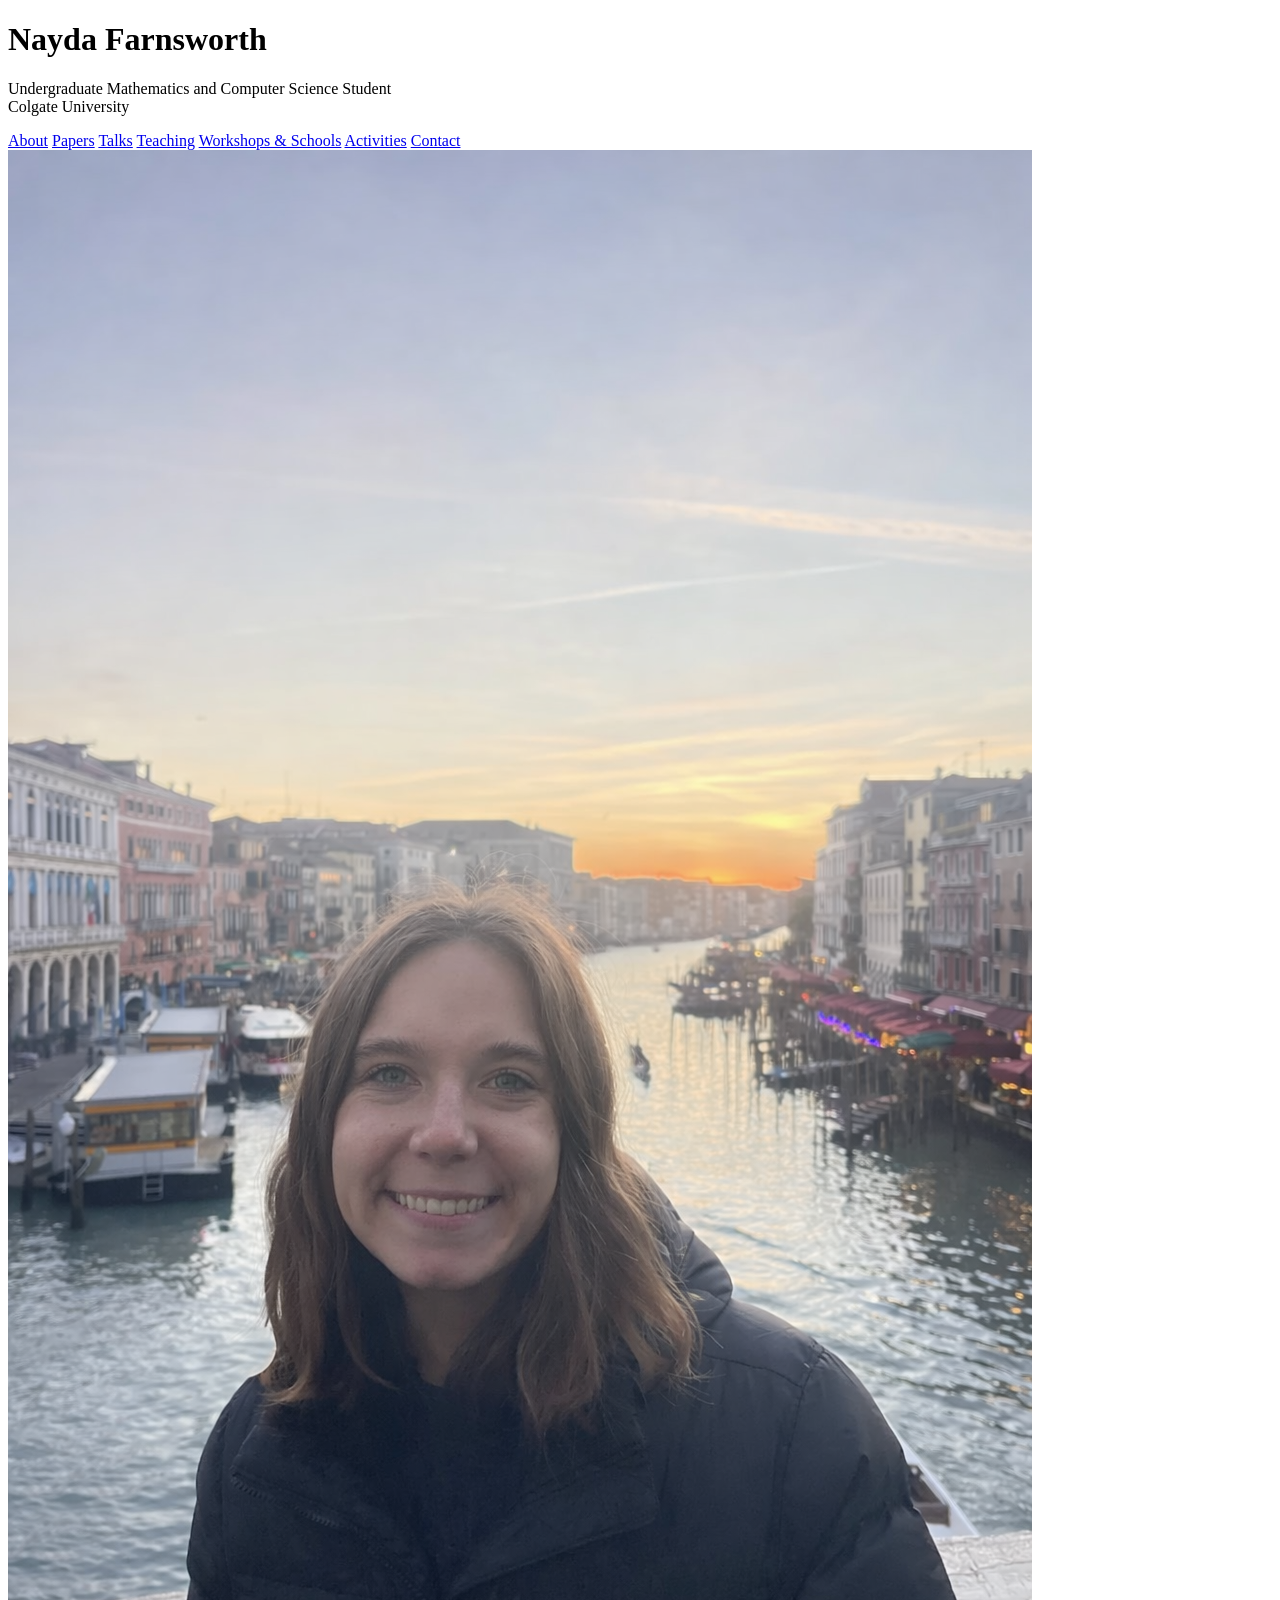
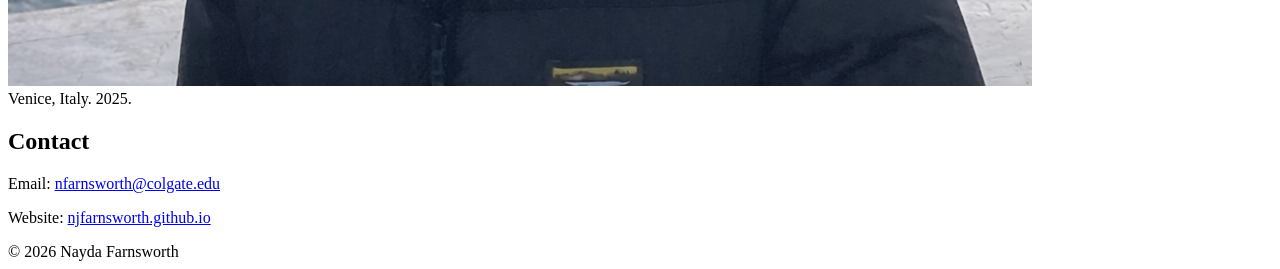
==== contact.html @ c87b133d "Create contact.html" ====
<!doctype html>
<html lang="en">
<head>
  <meta charset="utf-8">
  <title>Contact | Nayda Farnsworth</title>
  <meta name="viewport" content="width=device-width, initial-scale=1">

  <link rel="stylesheet" href="style.css">
</head>

<body>

<header class="hero">
  <div class="hero-text">
    <h1>Nayda Farnsworth</h1>
    <p class="subtitle">
      Undergraduate Mathematics and Computer Science Student<br>
      Colgate University
    </p>

    <nav>
      <a href="index.html">About</a>
      <a href="papers.html">Papers</a>
      <a href="talks.html">Talks</a>
      <a href="teaching.html">Teaching</a>
      <a href="workshops.html">Workshops &amp; Schools</a>
      <a href="activities.html">Activities</a>
      <a href="contact.html" class="active">Contact</a>
    </nav>
  </div>

  <div class="hero-photo-wrap">
    <img
      class="hero-photo"
      src="website_photo.png"
      alt="Nayda Farnsworth in Venice"
    >
    <div class="photo-caption">Venice, Italy. 2025.</div>
  </div>
</header>

<main>

  <section>
    <h2>Contact</h2>

    <p>
      Email:
      <a href="mailto:nfarnsworth@colgate.edu">nfarnsworth@colgate.edu</a>
    </p>

    <p>
      Website:
      <a href="https://njfarnsworth.github.io/" target="_blank" rel="noopener">
        njfarnsworth.github.io
      </a>
    </p>
  </section>

</main>

<footer>
  © 2026 Nayda Farnsworth
</footer>

</body>
</html>
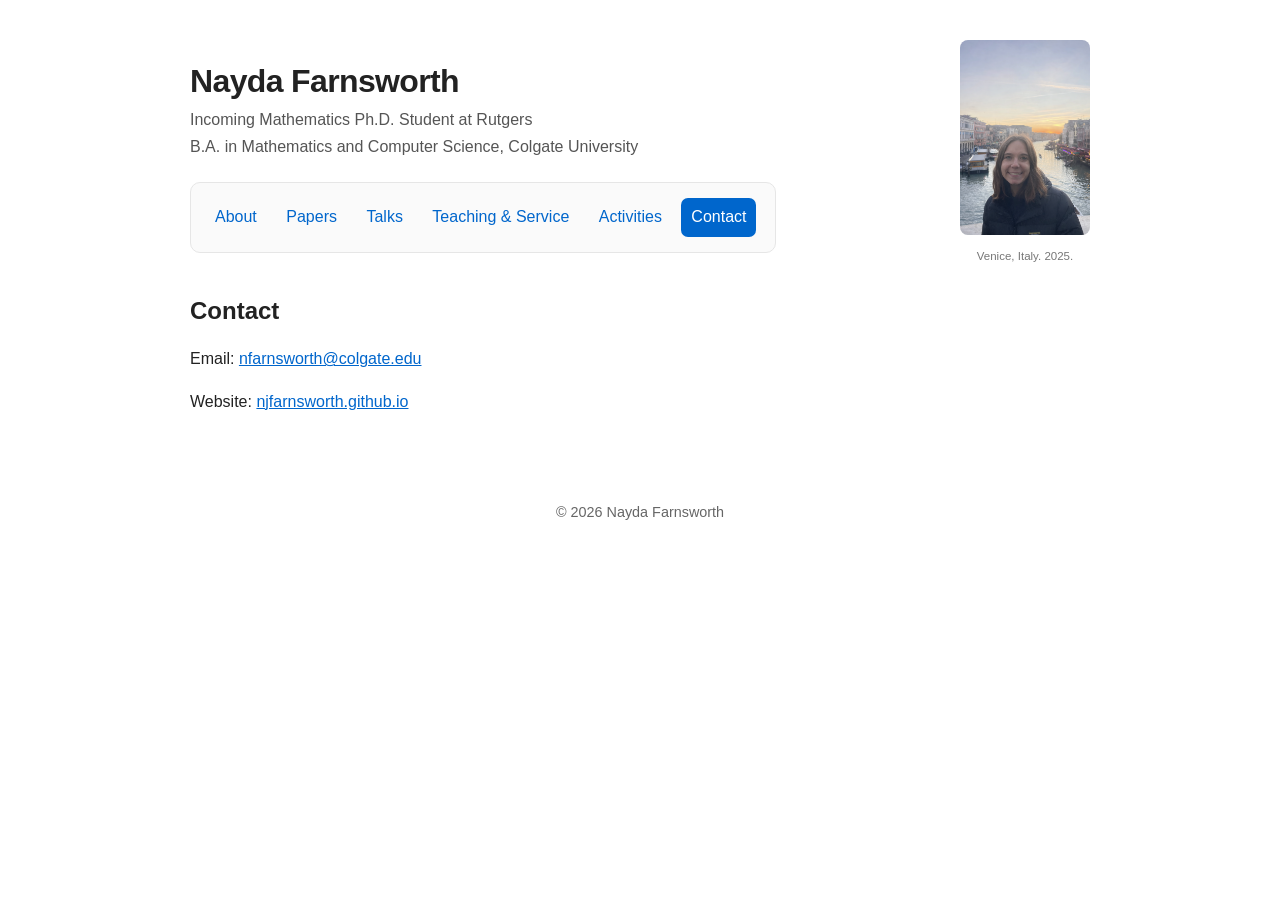
==== commit 83fe07bf: "Update contact.html" ====
--- a/contact.html
+++ b/contact.html
@@ -14,17 +14,16 @@
   <div class="hero-text">
     <h1>Nayda Farnsworth</h1>
     <p class="subtitle">
-      Undergraduate Mathematics and Computer Science Student<br>
-      Colgate University
+      Incoming Mathematics Ph.D. Student at Rutgers<br>
+      B.A. in Mathematics and Computer Science, Colgate University
     </p>
 
     <nav>
       <a href="index.html">About</a>
       <a href="papers.html">Papers</a>
       <a href="talks.html">Talks</a>
-      <a href="teaching.html">Teaching</a>
-      <a href="workshops.html">Workshops &amp; Schools</a>
-      <a href="activities.html">Activities</a>
+      <a href="teaching-service.html">Teaching &amp; Service</a>
+      <a href="workshops.html">Activities</a>
       <a href="contact.html" class="active">Contact</a>
     </nav>
   </div>
--- a/style.css
+++ b/style.css
@@ -0,0 +1,184 @@
+:root {
+  --text: #222;
+  --muted: #555;
+  --link: #0066cc;
+  --border: #e6e6e6;
+  --bg-soft: #fafafa;
+  --tab-hover: #eef5ff;
+}
+
+body {
+  font-family: -apple-system, BlinkMacSystemFont, "Segoe UI", Roboto, Arial, sans-serif;
+  max-width: 900px;
+  margin: 40px auto;
+  padding: 0 20px;
+  line-height: 1.65;
+  color: var(--text);
+}
+
+h1,
+h2 {
+  line-height: 1.25;
+}
+
+h1 {
+  margin-bottom: 0;
+  letter-spacing: -0.02em;
+}
+
+h2 {
+  margin-top: 0;
+}
+
+h3 {
+  margin-top: 24px;
+  margin-bottom: 8px;
+}
+
+.subtitle {
+  color: var(--muted);
+  margin-top: 6px;
+}
+
+.hero {
+  display: flex;
+  align-items: flex-start;
+  justify-content: space-between;
+  gap: 18px;
+  margin-bottom: 30px;
+}
+
+.hero-photo-wrap {
+  text-align: center;
+  flex-shrink: 0;
+}
+
+.hero-photo {
+  width: 130px;
+  height: auto;
+  border-radius: 8px;
+}
+
+.photo-caption {
+  font-size: 0.72em;
+  color: #777;
+  margin-top: 4px;
+}
+
+nav {
+  margin: 22px 0 0;
+  padding: 12px 14px;
+  border: 1px solid var(--border);
+  border-radius: 10px;
+  background: var(--bg-soft);
+}
+
+nav a {
+  display: inline-block;
+  margin: 3px 5px 3px 0;
+  padding: 6px 10px;
+  border-radius: 7px;
+  text-decoration: none;
+  color: var(--link);
+  white-space: nowrap;
+}
+
+nav a:hover {
+  background: var(--tab-hover);
+  text-decoration: none;
+}
+
+nav a.active {
+  background: var(--link);
+  color: white;
+}
+
+section {
+  margin-bottom: 42px;
+  padding-bottom: 10px;
+  border-bottom: 1px solid var(--border);
+}
+
+section:last-of-type {
+  border-bottom: none;
+}
+
+ul {
+  padding-left: 20px;
+  margin-top: 10px;
+}
+
+li {
+  margin-bottom: 12px;
+}
+
+.item-title {
+  font-weight: 650;
+}
+
+.meta {
+  color: var(--muted);
+  font-size: 0.95em;
+}
+
+/* Teaching and Service page */
+.teaching-service-list {
+  list-style: none;
+  padding-left: 0;
+  margin-top: 16px;
+}
+
+.teaching-service-list li {
+  padding: 14px 16px;
+  margin-bottom: 14px;
+  border: 1px solid var(--border);
+  border-radius: 10px;
+  background: var(--bg-soft);
+}
+
+.teaching-service-list .item-title {
+  font-weight: normal;
+}
+
+.teaching-service-list a.item-title {
+  color: var(--link);
+  text-decoration: none;
+}
+
+.teaching-service-list a.item-title:hover {
+  text-decoration: underline;
+}
+
+.teaching-service-list .meta {
+  display: block;
+  margin-top: 4px;
+}
+
+footer {
+  margin-top: 60px;
+  font-size: 0.9em;
+  color: #666;
+  text-align: center;
+}
+
+a {
+  color: var(--link);
+}
+
+@media (max-width: 700px) {
+  body {
+    margin: 28px auto;
+  }
+
+  .hero {
+    flex-direction: column;
+  }
+
+  .hero-photo {
+    width: 115px;
+  }
+
+  nav {
+    margin-top: 18px;
+  }
+}
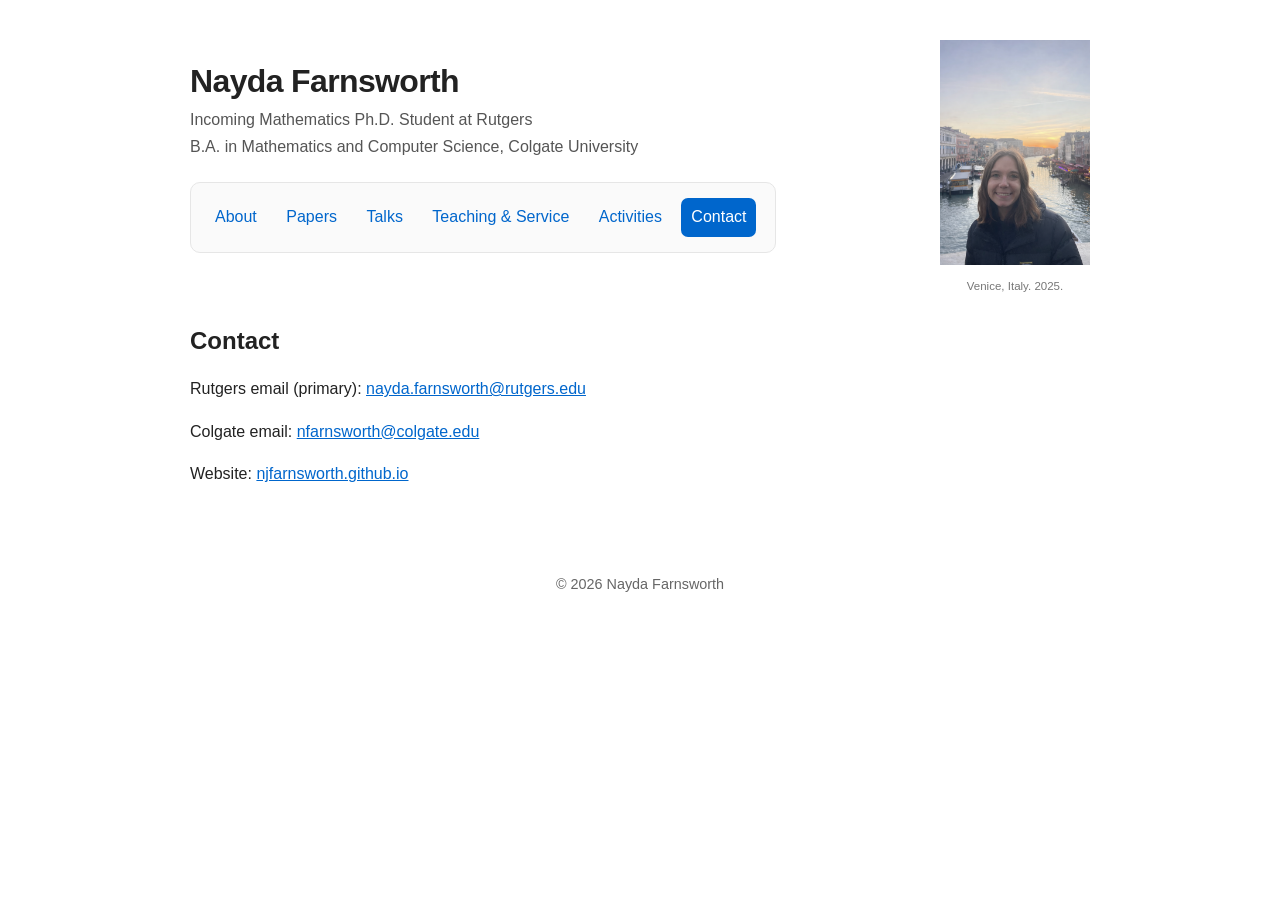
==== commit 8977c305: "add rutgers email to contact" ====
--- a/contact.html
+++ b/contact.html
@@ -44,7 +44,12 @@
     <h2>Contact</h2>
 
     <p>
-      Email:
+      Rutgers email (primary):
+      <a href="mailto:nayda.farnsworth@rutgers.edu">nayda.farnsworth@rutgers.edu</a>
+    </p>
+
+      <p>
+      Colgate email:
       <a href="mailto:nfarnsworth@colgate.edu">nfarnsworth@colgate.edu</a>
     </p>
 
--- a/style.css
+++ b/style.css
@@ -54,9 +54,8 @@
 }
 
 .hero-photo {
-  width: 130px;
+  width: 150px;
   height: auto;
-  border-radius: 8px;
 }
 
 .photo-caption {
@@ -121,39 +120,6 @@
   font-size: 0.95em;
 }
 
-/* Teaching and Service page */
-.teaching-service-list {
-  list-style: none;
-  padding-left: 0;
-  margin-top: 16px;
-}
-
-.teaching-service-list li {
-  padding: 14px 16px;
-  margin-bottom: 14px;
-  border: 1px solid var(--border);
-  border-radius: 10px;
-  background: var(--bg-soft);
-}
-
-.teaching-service-list .item-title {
-  font-weight: normal;
-}
-
-.teaching-service-list a.item-title {
-  color: var(--link);
-  text-decoration: none;
-}
-
-.teaching-service-list a.item-title:hover {
-  text-decoration: underline;
-}
-
-.teaching-service-list .meta {
-  display: block;
-  margin-top: 4px;
-}
-
 footer {
   margin-top: 60px;
   font-size: 0.9em;
@@ -175,7 +141,7 @@
   }
 
   .hero-photo {
-    width: 115px;
+    width: 130px;
   }
 
   nav {
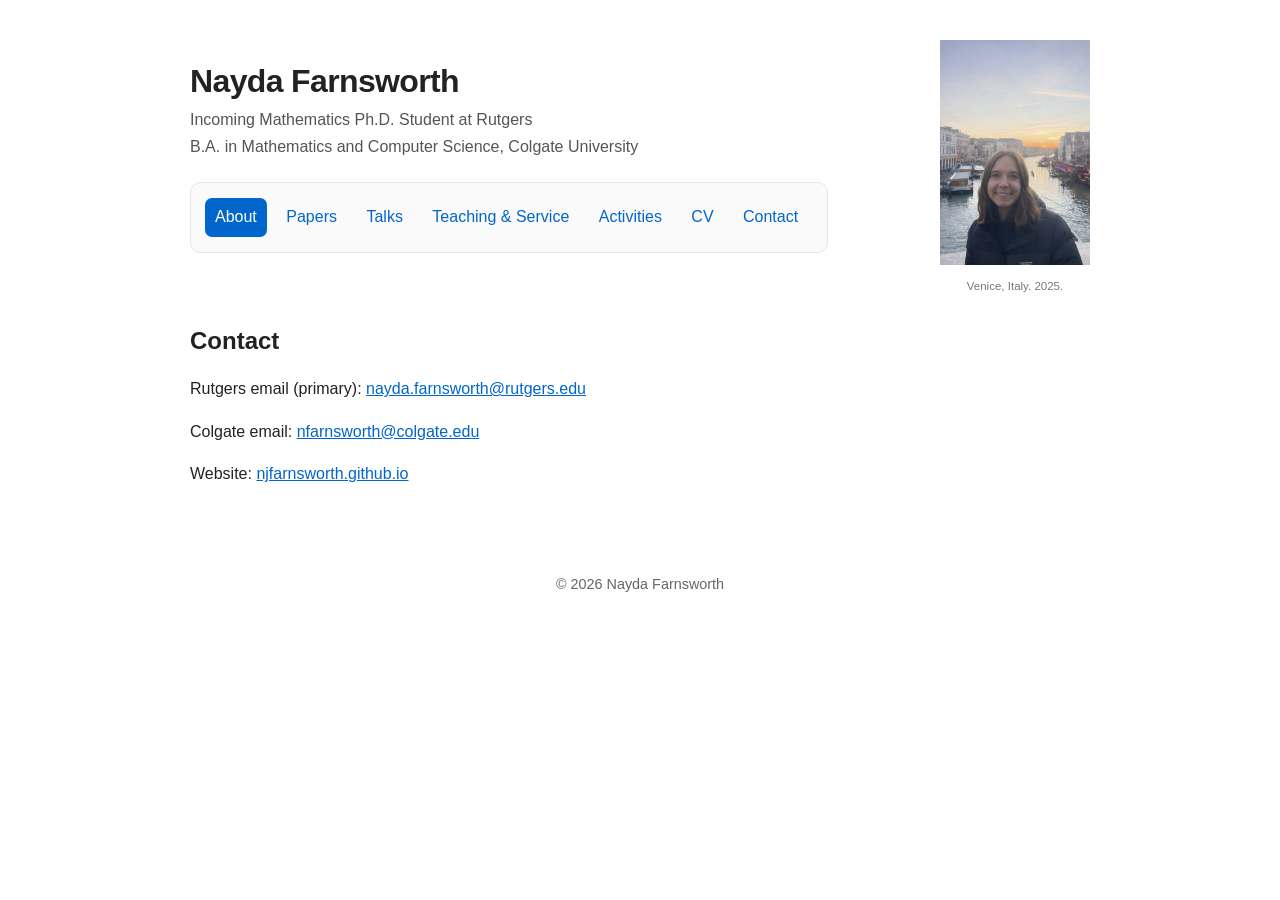
==== commit 0a38715c: "fix contact nav" ====
--- a/contact.html
+++ b/contact.html
@@ -17,14 +17,14 @@
       Incoming Mathematics Ph.D. Student at Rutgers<br>
       B.A. in Mathematics and Computer Science, Colgate University
     </p>
-
-    <nav>
-      <a href="index.html">About</a>
+      <nav>
+      <a href="index.html" class="active">About</a>
       <a href="papers.html">Papers</a>
       <a href="talks.html">Talks</a>
       <a href="teaching-service.html">Teaching &amp; Service</a>
       <a href="workshops.html">Activities</a>
-      <a href="contact.html" class="active">Contact</a>
+      <a href="cv.html">CV</a>
+      <a href="contact.html">Contact</a>
     </nav>
   </div>
 
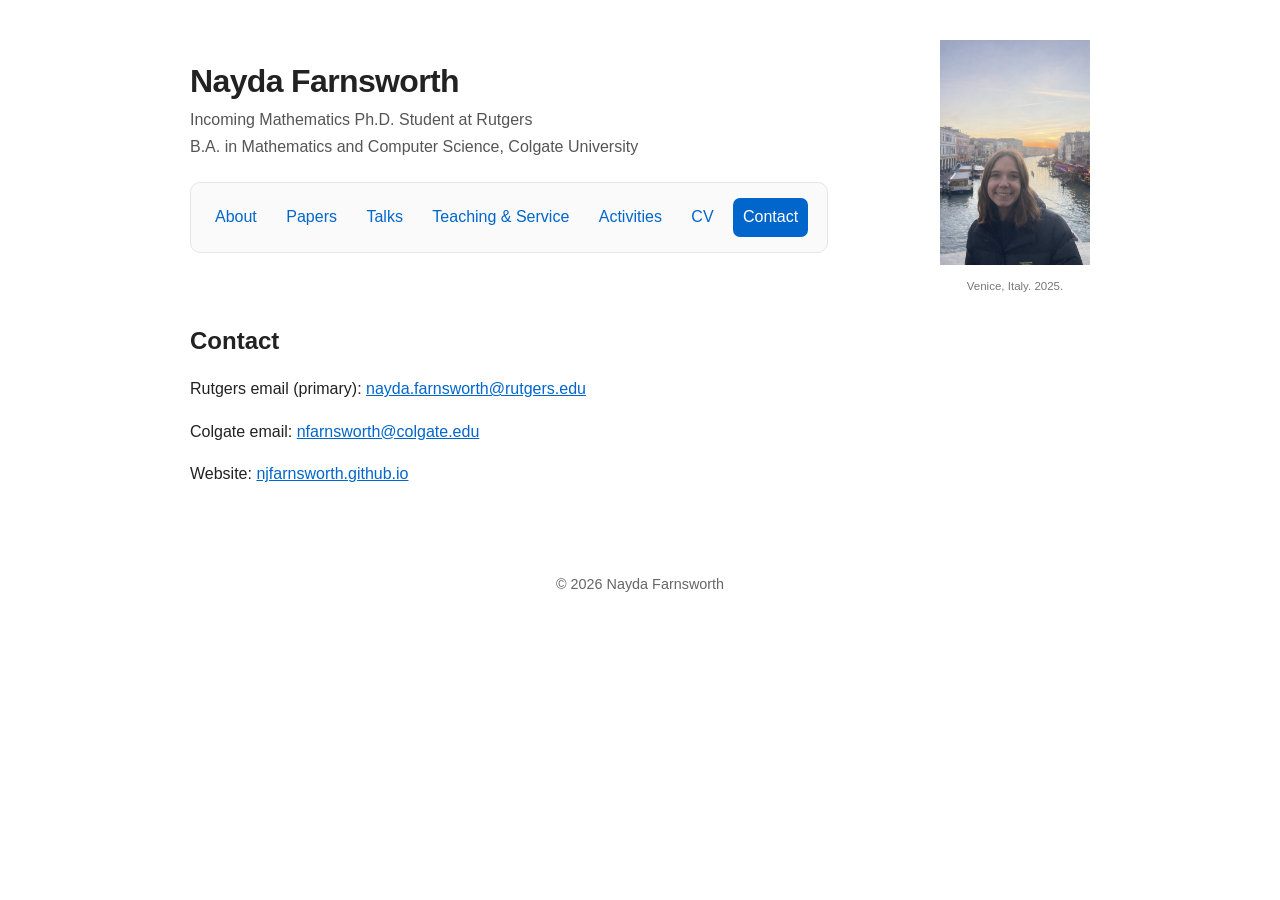
==== commit 6d887dab: "let's try this again" ====
--- a/contact.html
+++ b/contact.html
@@ -17,14 +17,15 @@
       Incoming Mathematics Ph.D. Student at Rutgers<br>
       B.A. in Mathematics and Computer Science, Colgate University
     </p>
-      <nav>
-      <a href="index.html" class="active">About</a>
+
+    <nav>
+      <a href="index.html">About</a>
       <a href="papers.html">Papers</a>
       <a href="talks.html">Talks</a>
       <a href="teaching-service.html">Teaching &amp; Service</a>
       <a href="workshops.html">Activities</a>
       <a href="cv.html">CV</a>
-      <a href="contact.html">Contact</a>
+      <a href="contact.html" class="active">Contact</a>
     </nav>
   </div>
 
@@ -48,7 +49,7 @@
       <a href="mailto:nayda.farnsworth@rutgers.edu">nayda.farnsworth@rutgers.edu</a>
     </p>
 
-      <p>
+    <p>
       Colgate email:
       <a href="mailto:nfarnsworth@colgate.edu">nfarnsworth@colgate.edu</a>
     </p>
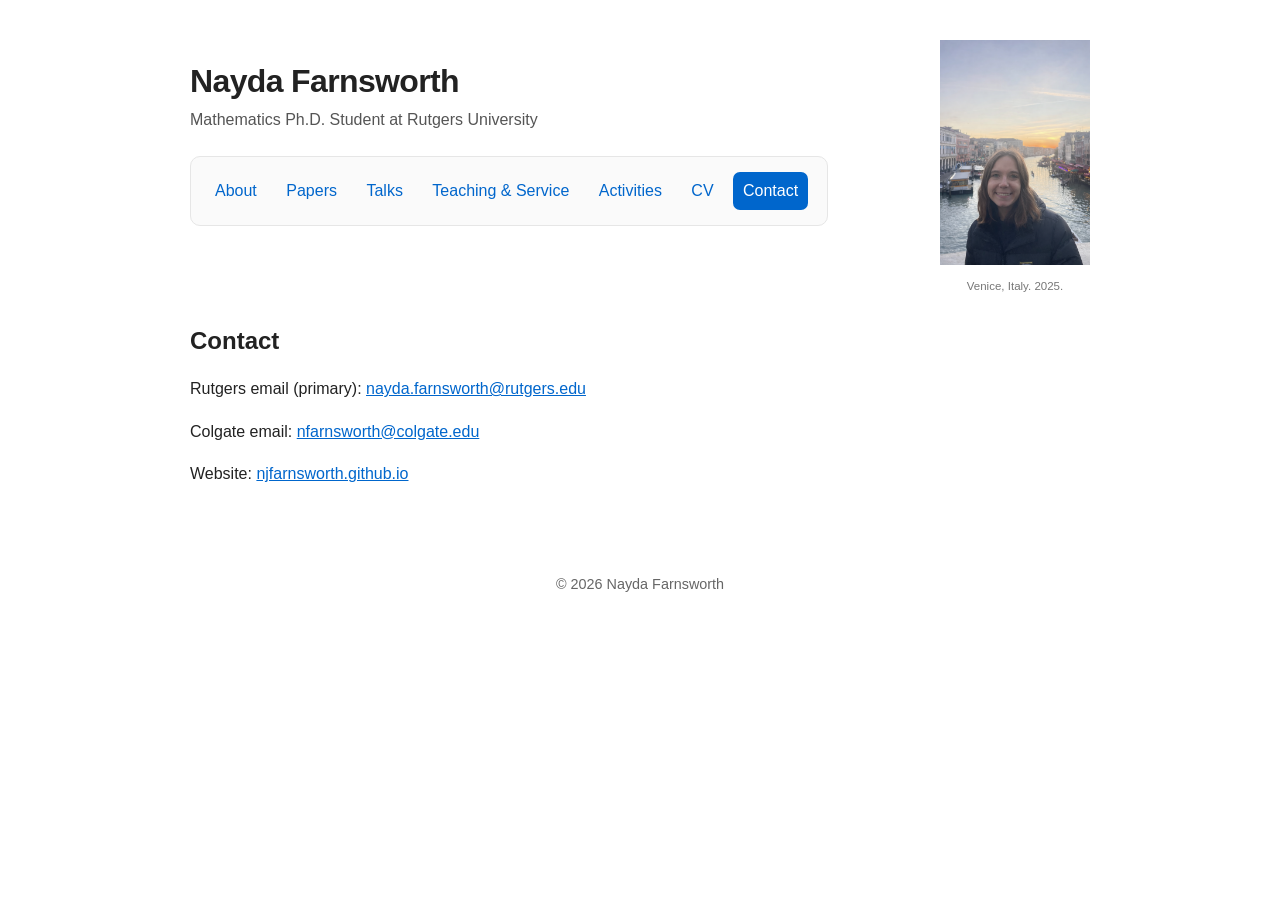
==== commit 822ac63c: "change header" ====
--- a/contact.html
+++ b/contact.html
@@ -14,8 +14,7 @@
   <div class="hero-text">
     <h1>Nayda Farnsworth</h1>
     <p class="subtitle">
-      Incoming Mathematics Ph.D. Student at Rutgers<br>
-      B.A. in Mathematics and Computer Science, Colgate University
+    Mathematics Ph.D. Student at Rutgers University
     </p>
 
     <nav>
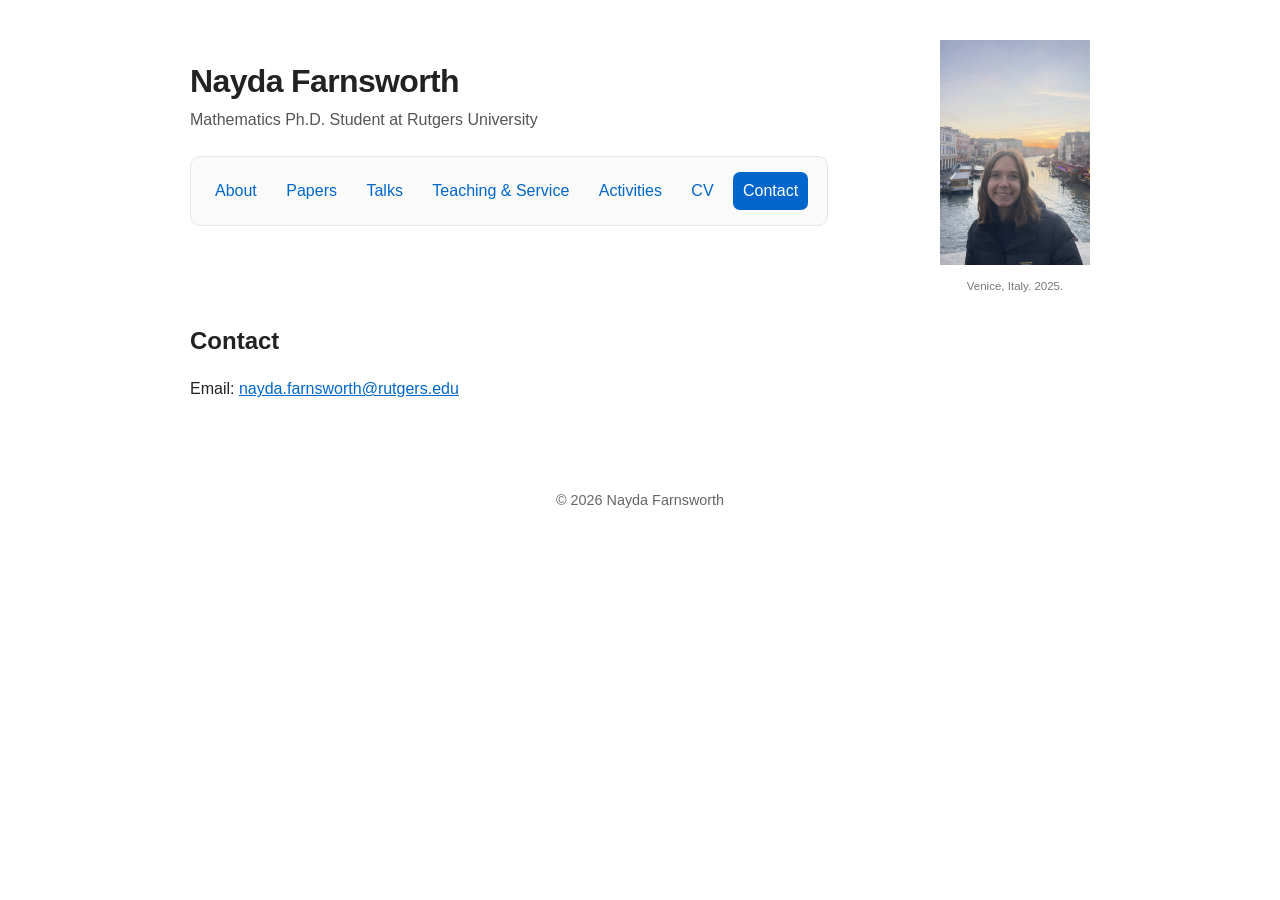
==== commit b840a51e: "Update contact.html" ====
--- a/contact.html
+++ b/contact.html
@@ -44,21 +44,10 @@
     <h2>Contact</h2>
 
     <p>
-      Rutgers email (primary):
+      Email:
       <a href="mailto:nayda.farnsworth@rutgers.edu">nayda.farnsworth@rutgers.edu</a>
     </p>
-
-    <p>
-      Colgate email:
-      <a href="mailto:nfarnsworth@colgate.edu">nfarnsworth@colgate.edu</a>
-    </p>
-
-    <p>
-      Website:
-      <a href="https://njfarnsworth.github.io/" target="_blank" rel="noopener">
-        njfarnsworth.github.io
-      </a>
-    </p>
+    
   </section>
 
 </main>
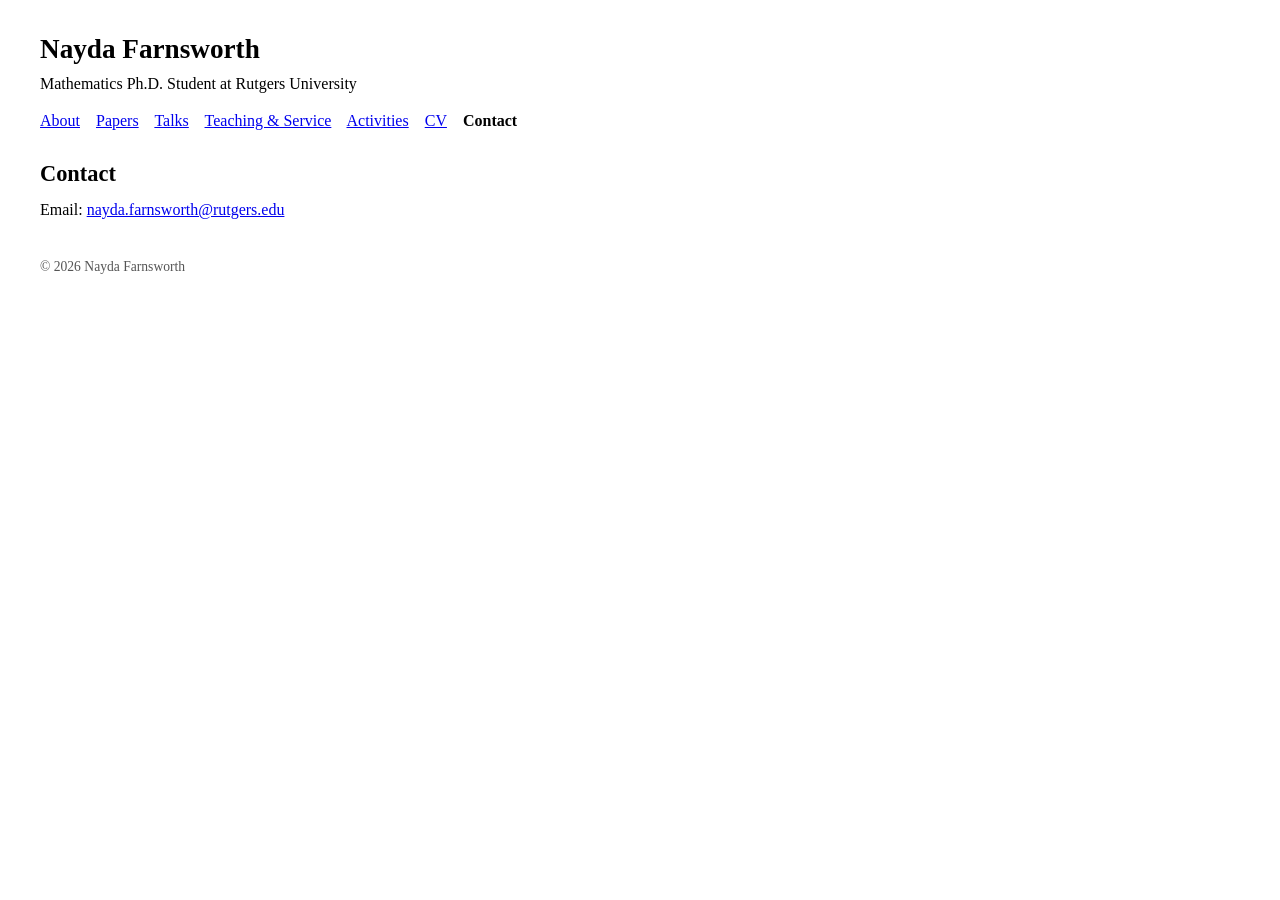
==== commit 6c66fbd8: "Update contact.html" ====
--- a/contact.html
+++ b/contact.html
@@ -26,16 +26,7 @@
       <a href="cv.html">CV</a>
       <a href="contact.html" class="active">Contact</a>
     </nav>
-  </div>
 
-  <div class="hero-photo-wrap">
-    <img
-      class="hero-photo"
-      src="website_photo.png"
-      alt="Nayda Farnsworth in Venice"
-    >
-    <div class="photo-caption">Venice, Italy. 2025.</div>
-  </div>
 </header>
 
 <main>
--- a/style.css
+++ b/style.css
@@ -1,56 +1,57 @@
 :root {
-  --text: #222;
+  --text: #000;
   --muted: #555;
-  --link: #0066cc;
-  --border: #e6e6e6;
-  --bg-soft: #fafafa;
-  --tab-hover: #eef5ff;
+  --link: #0000ee;
 }
 
 body {
-  font-family: -apple-system, BlinkMacSystemFont, "Segoe UI", Roboto, Arial, sans-serif;
-  max-width: 900px;
-  margin: 40px auto;
-  padding: 0 20px;
-  line-height: 1.65;
+  font-family: "Times New Roman", Times, serif;
+  margin: 30px 40px;
+  padding: 0;
+  line-height: 1.4;
   color: var(--text);
-}
-
-h1,
-h2 {
-  line-height: 1.25;
+  background: white;
 }
 
 h1 {
-  margin-bottom: 0;
-  letter-spacing: -0.02em;
+  font-size: 1.7em;
+  margin: 0 0 5px;
 }
 
 h2 {
-  margin-top: 0;
+  font-size: 1.4em;
+  margin-top: 25px;
+  margin-bottom: 10px;
 }
 
 h3 {
-  margin-top: 24px;
-  margin-bottom: 8px;
+  font-size: 1.15em;
+  margin-top: 20px;
+  margin-bottom: 7px;
 }
 
 .subtitle {
-  color: var(--muted);
-  margin-top: 6px;
+  margin-top: 0;
+  margin-bottom: 12px;
+  color: var(--text);
+  font-style: normal;
 }
 
 .hero {
   display: flex;
   align-items: flex-start;
   justify-content: space-between;
-  gap: 18px;
-  margin-bottom: 30px;
+  gap: 25px;
+  margin-bottom: 20px;
+}
+
+.hero-text {
+  flex: 1;
 }
 
 .hero-photo-wrap {
+  flex-shrink: 0;
   text-align: center;
-  flex-shrink: 0;
 }
 
 .hero-photo {
@@ -59,60 +60,63 @@
 }
 
 .photo-caption {
-  font-size: 0.72em;
-  color: #777;
-  margin-top: 4px;
+  font-size: 0.75em;
+  color: var(--muted);
+  margin-top: 3px;
 }
 
 nav {
-  margin: 22px 0 0;
-  padding: 12px 14px;
-  border: 1px solid var(--border);
-  border-radius: 10px;
-  background: var(--bg-soft);
+  margin-top: 15px;
+  padding: 0;
+  border: none;
+  background: none;
 }
 
 nav a {
-  display: inline-block;
-  margin: 3px 5px 3px 0;
-  padding: 6px 10px;
-  border-radius: 7px;
-  text-decoration: none;
+  display: inline;
+  margin-right: 12px;
+  padding: 0;
+  border: none;
+  background: none;
   color: var(--link);
+  text-decoration: underline;
   white-space: nowrap;
 }
 
 nav a:hover {
-  background: var(--tab-hover);
+  background: none;
   text-decoration: none;
 }
 
 nav a.active {
-  background: var(--link);
-  color: white;
+  background: none;
+  color: var(--text);
+  font-weight: bold;
+  text-decoration: none;
 }
 
 section {
-  margin-bottom: 42px;
-  padding-bottom: 10px;
-  border-bottom: 1px solid var(--border);
+  margin-bottom: 25px;
+  padding: 0;
+  border: none;
 }
 
-section:last-of-type {
-  border-bottom: none;
+p {
+  margin-top: 0;
+  margin-bottom: 12px;
 }
 
 ul {
-  padding-left: 20px;
-  margin-top: 10px;
+  padding-left: 25px;
+  margin-top: 8px;
 }
 
 li {
-  margin-bottom: 12px;
+  margin-bottom: 7px;
 }
 
 .item-title {
-  font-weight: 650;
+  font-weight: bold;
 }
 
 .meta {
@@ -120,20 +124,21 @@
   font-size: 0.95em;
 }
 
-footer {
-  margin-top: 60px;
-  font-size: 0.9em;
-  color: #666;
-  text-align: center;
+a {
+  color: var(--link);
+  text-decoration: underline;
 }
 
-a {
-  color: var(--link);
+footer {
+  margin-top: 35px;
+  font-size: 0.85em;
+  color: var(--muted);
+  text-align: left;
 }
 
 @media (max-width: 700px) {
   body {
-    margin: 28px auto;
+    margin: 20px;
   }
 
   .hero {
@@ -144,7 +149,8 @@
     width: 130px;
   }
 
-  nav {
-    margin-top: 18px;
+  nav a {
+    display: inline-block;
+    margin-bottom: 4px;
   }
 }
